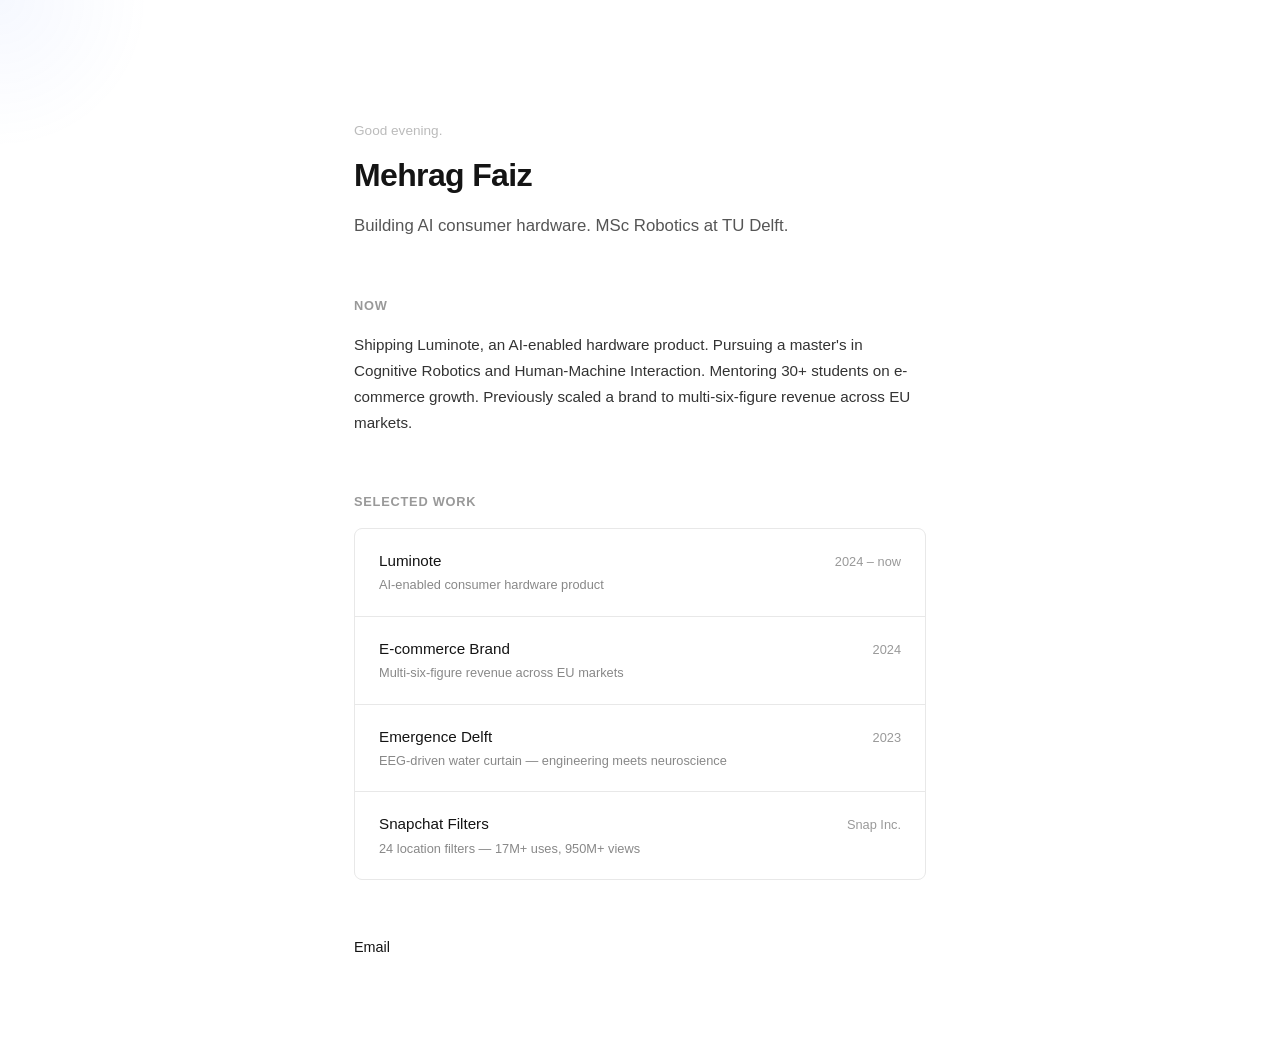
==== preview.html @ 7af7945e "Add preview page with updated personal site design Co-Authored-By: Claude Opus 4.6 <noreply@anthropi" ====
<!DOCTYPE html>
<html lang="en">
<head>
    <meta charset="UTF-8">
    <meta name="viewport" content="width=device-width, initial-scale=1.0">
    <meta name="description" content="Mehrag Faiz — Building AI consumer hardware. MSc Robotics at TU Delft.">
    <title>Mehrag Faiz</title>
    <style>
        * {
            margin: 0;
            padding: 0;
            box-sizing: border-box;
        }

        body {
            font-family: -apple-system, BlinkMacSystemFont, 'Segoe UI', sans-serif;
            background: #fff;
            color: #141414;
            line-height: 1.6;
            -webkit-font-smoothing: antialiased;
        }

        .container {
            max-width: 620px;
            margin: 0 auto;
            padding: 120px 24px 80px;
            min-height: 100vh;
        }

        /* Hero */
        h1 {
            font-size: 2rem;
            font-weight: 600;
            letter-spacing: -0.02em;
        }

        .tagline {
            margin-top: 12px;
            font-size: 1.05rem;
            color: #555;
        }

        /* Now section */
        .section {
            margin-top: 56px;
        }

        .section-label {
            font-size: 0.8rem;
            font-weight: 600;
            text-transform: uppercase;
            letter-spacing: 0.06em;
            color: #999;
            margin-bottom: 16px;
        }

        .now-text {
            font-size: 0.95rem;
            color: #333;
            line-height: 1.7;
        }

        /* Work cards */
        .work-grid {
            display: grid;
            gap: 1px;
            background: #e8e8e8;
            border: 1px solid #e8e8e8;
            border-radius: 8px;
            overflow: hidden;
        }

        .work-card {
            background: #fff;
            padding: 20px 24px;
            display: flex;
            justify-content: space-between;
            align-items: baseline;
            gap: 16px;
            transition: background 0.2s;
        }

        .work-card:hover {
            background: #fafafa;
        }

        .work-title {
            font-size: 0.95rem;
            font-weight: 500;
        }

        .work-detail {
            font-size: 0.8rem;
            color: #888;
            margin-top: 2px;
        }

        .work-meta {
            font-size: 0.8rem;
            color: #999;
            white-space: nowrap;
            flex-shrink: 0;
        }

        /* Links */
        .links {
            display: flex;
            gap: 24px;
            margin-top: 56px;
        }

        .links a {
            color: #141414;
            text-decoration: none;
            font-size: 0.9rem;
            padding-bottom: 1px;
            border-bottom: 1px solid transparent;
            transition: border-color 0.2s, opacity 0.2s;
        }

        .links a:hover {
            border-bottom-color: #141414;
            opacity: 0.7;
        }

        /* Greeting */
        .greeting {
            font-size: 0.85rem;
            color: #bbb;
            margin-bottom: 8px;
        }

        /* Glow */
        .glow {
            position: fixed;
            width: 300px;
            height: 300px;
            border-radius: 50%;
            background: radial-gradient(circle, rgba(100, 140, 255, 0.06) 0%, transparent 70%);
            pointer-events: none;
            transform: translate(-50%, -50%);
            z-index: -1;
        }

        @media (pointer: coarse) {
            .glow { display: none; }
        }

        /* Responsive */
        @media (max-width: 640px) {
            .container {
                padding: 80px 20px 60px;
            }

            h1 {
                font-size: 1.65rem;
            }

            .tagline {
                font-size: 0.95rem;
            }

            .section {
                margin-top: 44px;
            }

            .work-card {
                flex-direction: column;
                gap: 4px;
                padding: 16px 20px;
            }

            .links {
                flex-wrap: wrap;
                gap: 16px;
            }
        }
    </style>
</head>
<body>
    <div class="container">

        <p class="greeting" id="greeting">Good afternoon.</p>
        <h1>Mehrag Faiz</h1>
        <p class="tagline">Building AI consumer hardware. MSc Robotics at TU Delft.</p>

        <div class="section">
            <p class="section-label">Now</p>
            <p class="now-text">
                Shipping Luminote, an AI-enabled hardware product. Pursuing a master's in Cognitive Robotics and Human-Machine Interaction. Mentoring 30+ students on e-commerce growth. Previously scaled a brand to multi-six-figure revenue across EU markets.
            </p>
        </div>

        <div class="section">
            <p class="section-label">Selected Work</p>
            <div class="work-grid">
                <div class="work-card">
                    <div>
                        <div class="work-title">Luminote</div>
                        <div class="work-detail">AI-enabled consumer hardware product</div>
                    </div>
                    <span class="work-meta">2024 &ndash; now</span>
                </div>
                <div class="work-card">
                    <div>
                        <div class="work-title">E-commerce Brand</div>
                        <div class="work-detail">Multi-six-figure revenue across EU markets</div>
                    </div>
                    <span class="work-meta">2024</span>
                </div>
                <div class="work-card">
                    <div>
                        <div class="work-title">Emergence Delft</div>
                        <div class="work-detail">EEG-driven water curtain &mdash; engineering meets neuroscience</div>
                    </div>
                    <span class="work-meta">2023</span>
                </div>
                <div class="work-card">
                    <div>
                        <div class="work-title">Snapchat Filters</div>
                        <div class="work-detail">24 location filters &mdash; 17M+ uses, 950M+ views</div>
                    </div>
                    <span class="work-meta">Snap Inc.</span>
                </div>
            </div>
        </div>

        <div class="links">
            <a href="mailto:faiz.mehrag@gmail.com">Email</a>
        </div>

    </div>

    <!-- soft glow that follows cursor -->
    <div class="glow" id="glow"></div>
    <script>
        const glow = document.getElementById('glow');
        let gx = 0, gy = 0, cx = 0, cy = 0;

        document.addEventListener('mousemove', e => { gx = e.clientX; gy = e.clientY; });

        (function animate() {
            cx += (gx - cx) * 0.08;
            cy += (gy - cy) * 0.08;
            glow.style.left = cx + 'px';
            glow.style.top = cy + 'px';
            requestAnimationFrame(animate);
        })();

        // time-based greeting
        const greetEl = document.getElementById('greeting');
        const h = new Date().getHours();
        const greetings = h < 6 ? 'Up late?' : h < 12 ? 'Good morning.' : h < 18 ? 'Good afternoon.' : 'Good evening.';
        greetEl.textContent = greetings;
    </script>
</body>
</html>
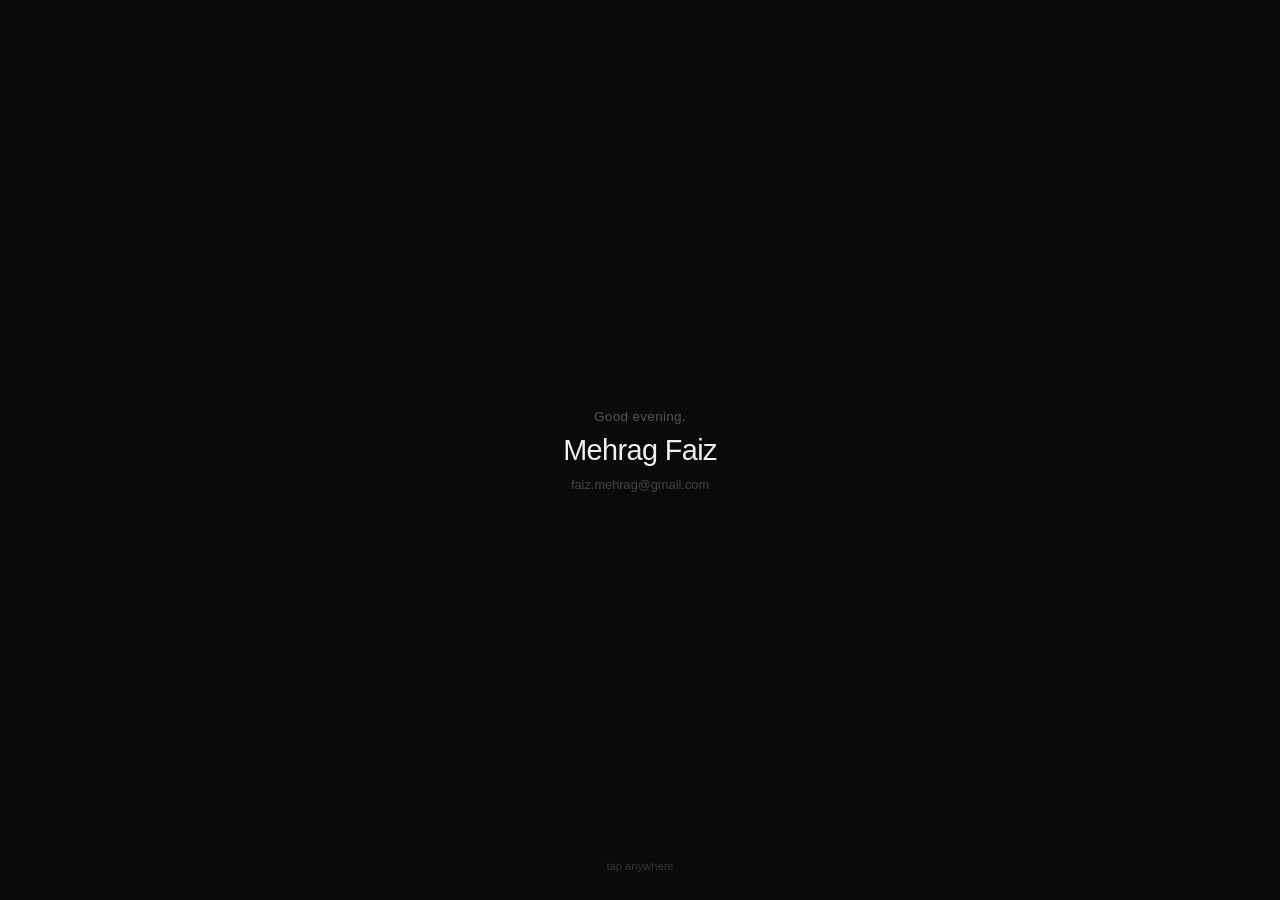
==== commit 699b8a9c: "Redesign preview: minimal dark layout with tap-to-burst particles Co-Authored-By: Claude Opus 4.6 <n" ====
--- a/preview.html
+++ b/preview.html
@@ -3,255 +3,164 @@
 <head>
     <meta charset="UTF-8">
     <meta name="viewport" content="width=device-width, initial-scale=1.0">
-    <meta name="description" content="Mehrag Faiz — Building AI consumer hardware. MSc Robotics at TU Delft.">
+    <meta name="description" content="Mehrag Faiz">
+    <meta name="theme-color" content="#0a0a0a">
     <title>Mehrag Faiz</title>
     <style>
-        * {
-            margin: 0;
-            padding: 0;
-            box-sizing: border-box;
-        }
+        * { margin: 0; padding: 0; box-sizing: border-box; }
 
         body {
             font-family: -apple-system, BlinkMacSystemFont, 'Segoe UI', sans-serif;
-            background: #fff;
-            color: #141414;
-            line-height: 1.6;
+            background: #0a0a0a;
+            color: #f0f0f0;
             -webkit-font-smoothing: antialiased;
+            -webkit-tap-highlight-color: transparent;
+            overflow: hidden;
+            height: 100dvh;
         }
 
-        .container {
-            max-width: 620px;
-            margin: 0 auto;
-            padding: 120px 24px 80px;
-            min-height: 100vh;
+        canvas {
+            position: fixed;
+            top: 0;
+            left: 0;
+            z-index: 0;
         }
 
-        /* Hero */
-        h1 {
-            font-size: 2rem;
-            font-weight: 600;
-            letter-spacing: -0.02em;
+        .content {
+            position: relative;
+            z-index: 1;
+            display: flex;
+            flex-direction: column;
+            align-items: center;
+            justify-content: center;
+            height: 100dvh;
+            gap: 10px;
+            user-select: none;
         }
 
-        .tagline {
-            margin-top: 12px;
-            font-size: 1.05rem;
+        .greeting {
+            font-size: 0.85rem;
             color: #555;
+            letter-spacing: 0.02em;
+            opacity: 0;
+            animation: fadeIn 0.8s ease 0.3s forwards;
         }
 
-        /* Now section */
-        .section {
-            margin-top: 56px;
+        h1 {
+            font-size: 1.8rem;
+            font-weight: 500;
+            letter-spacing: -0.02em;
+            opacity: 0;
+            animation: fadeIn 0.8s ease 0.1s forwards;
         }
 
-        .section-label {
-            font-size: 0.8rem;
-            font-weight: 600;
-            text-transform: uppercase;
-            letter-spacing: 0.06em;
-            color: #999;
-            margin-bottom: 16px;
+        @keyframes fadeIn {
+            to { opacity: 1; }
         }
 
-        .now-text {
-            font-size: 0.95rem;
+        .hint {
+            position: fixed;
+            bottom: 28px;
+            left: 0;
+            right: 0;
+            text-align: center;
+            font-size: 0.7rem;
             color: #333;
-            line-height: 1.7;
+            opacity: 0;
+            animation: fadeIn 1s ease 1.5s forwards;
         }
 
-        /* Work cards */
-        .work-grid {
-            display: grid;
-            gap: 1px;
-            background: #e8e8e8;
-            border: 1px solid #e8e8e8;
-            border-radius: 8px;
-            overflow: hidden;
+        a.email {
+            color: #444;
+            text-decoration: none;
+            font-size: 0.8rem;
+            opacity: 0;
+            animation: fadeIn 0.8s ease 0.5s forwards;
+            transition: color 0.3s;
         }
 
-        .work-card {
-            background: #fff;
-            padding: 20px 24px;
-            display: flex;
-            justify-content: space-between;
-            align-items: baseline;
-            gap: 16px;
-            transition: background 0.2s;
-        }
-
-        .work-card:hover {
-            background: #fafafa;
-        }
-
-        .work-title {
-            font-size: 0.95rem;
-            font-weight: 500;
-        }
-
-        .work-detail {
-            font-size: 0.8rem;
+        a.email:hover, a.email:active {
             color: #888;
-            margin-top: 2px;
-        }
-
-        .work-meta {
-            font-size: 0.8rem;
-            color: #999;
-            white-space: nowrap;
-            flex-shrink: 0;
-        }
-
-        /* Links */
-        .links {
-            display: flex;
-            gap: 24px;
-            margin-top: 56px;
-        }
-
-        .links a {
-            color: #141414;
-            text-decoration: none;
-            font-size: 0.9rem;
-            padding-bottom: 1px;
-            border-bottom: 1px solid transparent;
-            transition: border-color 0.2s, opacity 0.2s;
-        }
-
-        .links a:hover {
-            border-bottom-color: #141414;
-            opacity: 0.7;
-        }
-
-        /* Greeting */
-        .greeting {
-            font-size: 0.85rem;
-            color: #bbb;
-            margin-bottom: 8px;
-        }
-
-        /* Glow */
-        .glow {
-            position: fixed;
-            width: 300px;
-            height: 300px;
-            border-radius: 50%;
-            background: radial-gradient(circle, rgba(100, 140, 255, 0.06) 0%, transparent 70%);
-            pointer-events: none;
-            transform: translate(-50%, -50%);
-            z-index: -1;
-        }
-
-        @media (pointer: coarse) {
-            .glow { display: none; }
-        }
-
-        /* Responsive */
-        @media (max-width: 640px) {
-            .container {
-                padding: 80px 20px 60px;
-            }
-
-            h1 {
-                font-size: 1.65rem;
-            }
-
-            .tagline {
-                font-size: 0.95rem;
-            }
-
-            .section {
-                margin-top: 44px;
-            }
-
-            .work-card {
-                flex-direction: column;
-                gap: 4px;
-                padding: 16px 20px;
-            }
-
-            .links {
-                flex-wrap: wrap;
-                gap: 16px;
-            }
         }
     </style>
 </head>
 <body>
-    <div class="container">
+    <canvas id="c"></canvas>
+    <div class="content">
+        <p class="greeting" id="greeting"></p>
+        <h1>Mehrag Faiz</h1>
+        <a class="email" href="mailto:faiz.mehrag@gmail.com">faiz.mehrag@gmail.com</a>
+    </div>
+    <p class="hint">tap anywhere</p>
 
-        <p class="greeting" id="greeting">Good afternoon.</p>
-        <h1>Mehrag Faiz</h1>
-        <p class="tagline">Building AI consumer hardware. MSc Robotics at TU Delft.</p>
+    <script>
+        // greeting
+        const h = new Date().getHours();
+        document.getElementById('greeting').textContent =
+            h < 6 ? 'Up late?' : h < 12 ? 'Good morning.' : h < 18 ? 'Good afternoon.' : 'Good evening.';
 
-        <div class="section">
-            <p class="section-label">Now</p>
-            <p class="now-text">
-                Shipping Luminote, an AI-enabled hardware product. Pursuing a master's in Cognitive Robotics and Human-Machine Interaction. Mentoring 30+ students on e-commerce growth. Previously scaled a brand to multi-six-figure revenue across EU markets.
-            </p>
-        </div>
+        // particles
+        const canvas = document.getElementById('c');
+        const ctx = canvas.getContext('2d');
+        let W, H;
+        const particles = [];
 
-        <div class="section">
-            <p class="section-label">Selected Work</p>
-            <div class="work-grid">
-                <div class="work-card">
-                    <div>
-                        <div class="work-title">Luminote</div>
-                        <div class="work-detail">AI-enabled consumer hardware product</div>
-                    </div>
-                    <span class="work-meta">2024 &ndash; now</span>
-                </div>
-                <div class="work-card">
-                    <div>
-                        <div class="work-title">E-commerce Brand</div>
-                        <div class="work-detail">Multi-six-figure revenue across EU markets</div>
-                    </div>
-                    <span class="work-meta">2024</span>
-                </div>
-                <div class="work-card">
-                    <div>
-                        <div class="work-title">Emergence Delft</div>
-                        <div class="work-detail">EEG-driven water curtain &mdash; engineering meets neuroscience</div>
-                    </div>
-                    <span class="work-meta">2023</span>
-                </div>
-                <div class="work-card">
-                    <div>
-                        <div class="work-title">Snapchat Filters</div>
-                        <div class="work-detail">24 location filters &mdash; 17M+ uses, 950M+ views</div>
-                    </div>
-                    <span class="work-meta">Snap Inc.</span>
-                </div>
-            </div>
-        </div>
+        function resize() {
+            W = canvas.width = innerWidth;
+            H = canvas.height = innerHeight;
+        }
+        resize();
+        addEventListener('resize', resize);
 
-        <div class="links">
-            <a href="mailto:faiz.mehrag@gmail.com">Email</a>
-        </div>
+        class Particle {
+            constructor(x, y) {
+                this.x = x;
+                this.y = y;
+                const angle = Math.random() * Math.PI * 2;
+                const speed = Math.random() * 3 + 1;
+                this.vx = Math.cos(angle) * speed;
+                this.vy = Math.sin(angle) * speed;
+                this.life = 1;
+                this.decay = Math.random() * 0.015 + 0.008;
+                this.size = Math.random() * 2.5 + 0.5;
+            }
+            update() {
+                this.x += this.vx;
+                this.y += this.vy;
+                this.vx *= 0.98;
+                this.vy *= 0.98;
+                this.life -= this.decay;
+            }
+            draw() {
+                ctx.beginPath();
+                ctx.arc(this.x, this.y, this.size, 0, Math.PI * 2);
+                ctx.fillStyle = `rgba(255, 255, 255, ${this.life * 0.4})`;
+                ctx.fill();
+            }
+        }
 
-    </div>
+        function burst(x, y) {
+            for (let i = 0; i < 30; i++) {
+                particles.push(new Particle(x, y));
+            }
+        }
 
-    <!-- soft glow that follows cursor -->
-    <div class="glow" id="glow"></div>
-    <script>
-        const glow = document.getElementById('glow');
-        let gx = 0, gy = 0, cx = 0, cy = 0;
+        function loop() {
+            ctx.clearRect(0, 0, W, H);
+            for (let i = particles.length - 1; i >= 0; i--) {
+                particles[i].update();
+                particles[i].draw();
+                if (particles[i].life <= 0) particles.splice(i, 1);
+            }
+            requestAnimationFrame(loop);
+        }
+        loop();
 
-        document.addEventListener('mousemove', e => { gx = e.clientX; gy = e.clientY; });
-
-        (function animate() {
-            cx += (gx - cx) * 0.08;
-            cy += (gy - cy) * 0.08;
-            glow.style.left = cx + 'px';
-            glow.style.top = cy + 'px';
-            requestAnimationFrame(animate);
-        })();
-
-        // time-based greeting
-        const greetEl = document.getElementById('greeting');
-        const h = new Date().getHours();
-        const greetings = h < 6 ? 'Up late?' : h < 12 ? 'Good morning.' : h < 18 ? 'Good afternoon.' : 'Good evening.';
-        greetEl.textContent = greetings;
+        // interaction
+        addEventListener('click', e => burst(e.clientX, e.clientY));
+        addEventListener('touchstart', e => {
+            for (const t of e.touches) burst(t.clientX, t.clientY);
+        }, { passive: true });
     </script>
 </body>
 </html>
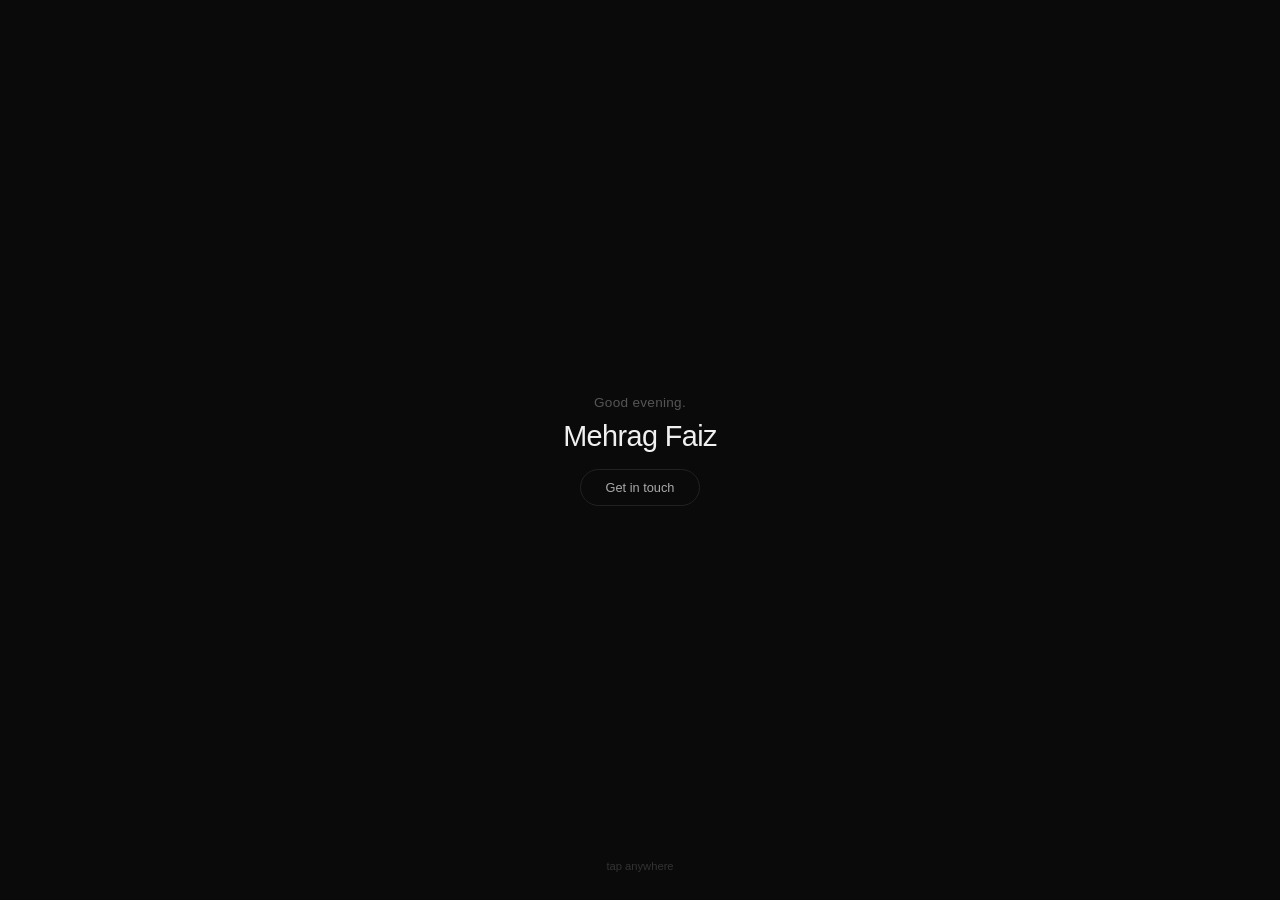
==== commit e3709491: "Style email link as pill button with glow hover effect Co-Authored-By: Claude Opus 4.6 <noreply@anth" ====
--- a/preview.html
+++ b/preview.html
@@ -71,16 +71,41 @@
         }
 
         a.email {
-            color: #444;
+            display: inline-block;
+            color: #aaa;
             text-decoration: none;
             font-size: 0.8rem;
+            padding: 10px 24px;
+            border: 1px solid #222;
+            border-radius: 100px;
             opacity: 0;
             animation: fadeIn 0.8s ease 0.5s forwards;
-            transition: color 0.3s;
+            transition: all 0.4s cubic-bezier(0.16, 1, 0.3, 1);
+            margin-top: 6px;
+            background: transparent;
+            position: relative;
+            overflow: hidden;
+        }
+
+        a.email::before {
+            content: '';
+            position: absolute;
+            inset: 0;
+            border-radius: 100px;
+            background: linear-gradient(135deg, rgba(255,255,255,0.06), transparent);
+            opacity: 0;
+            transition: opacity 0.4s;
         }
 
         a.email:hover, a.email:active {
-            color: #888;
+            color: #fff;
+            border-color: #444;
+            transform: scale(1.05);
+            box-shadow: 0 0 20px rgba(255, 255, 255, 0.05);
+        }
+
+        a.email:hover::before, a.email:active::before {
+            opacity: 1;
         }
     </style>
 </head>
@@ -89,7 +114,7 @@
     <div class="content">
         <p class="greeting" id="greeting"></p>
         <h1>Mehrag Faiz</h1>
-        <a class="email" href="mailto:faiz.mehrag@gmail.com">faiz.mehrag@gmail.com</a>
+        <a class="email" href="mailto:faiz.mehrag@gmail.com">Get in touch</a>
     </div>
     <p class="hint">tap anywhere</p>
 
